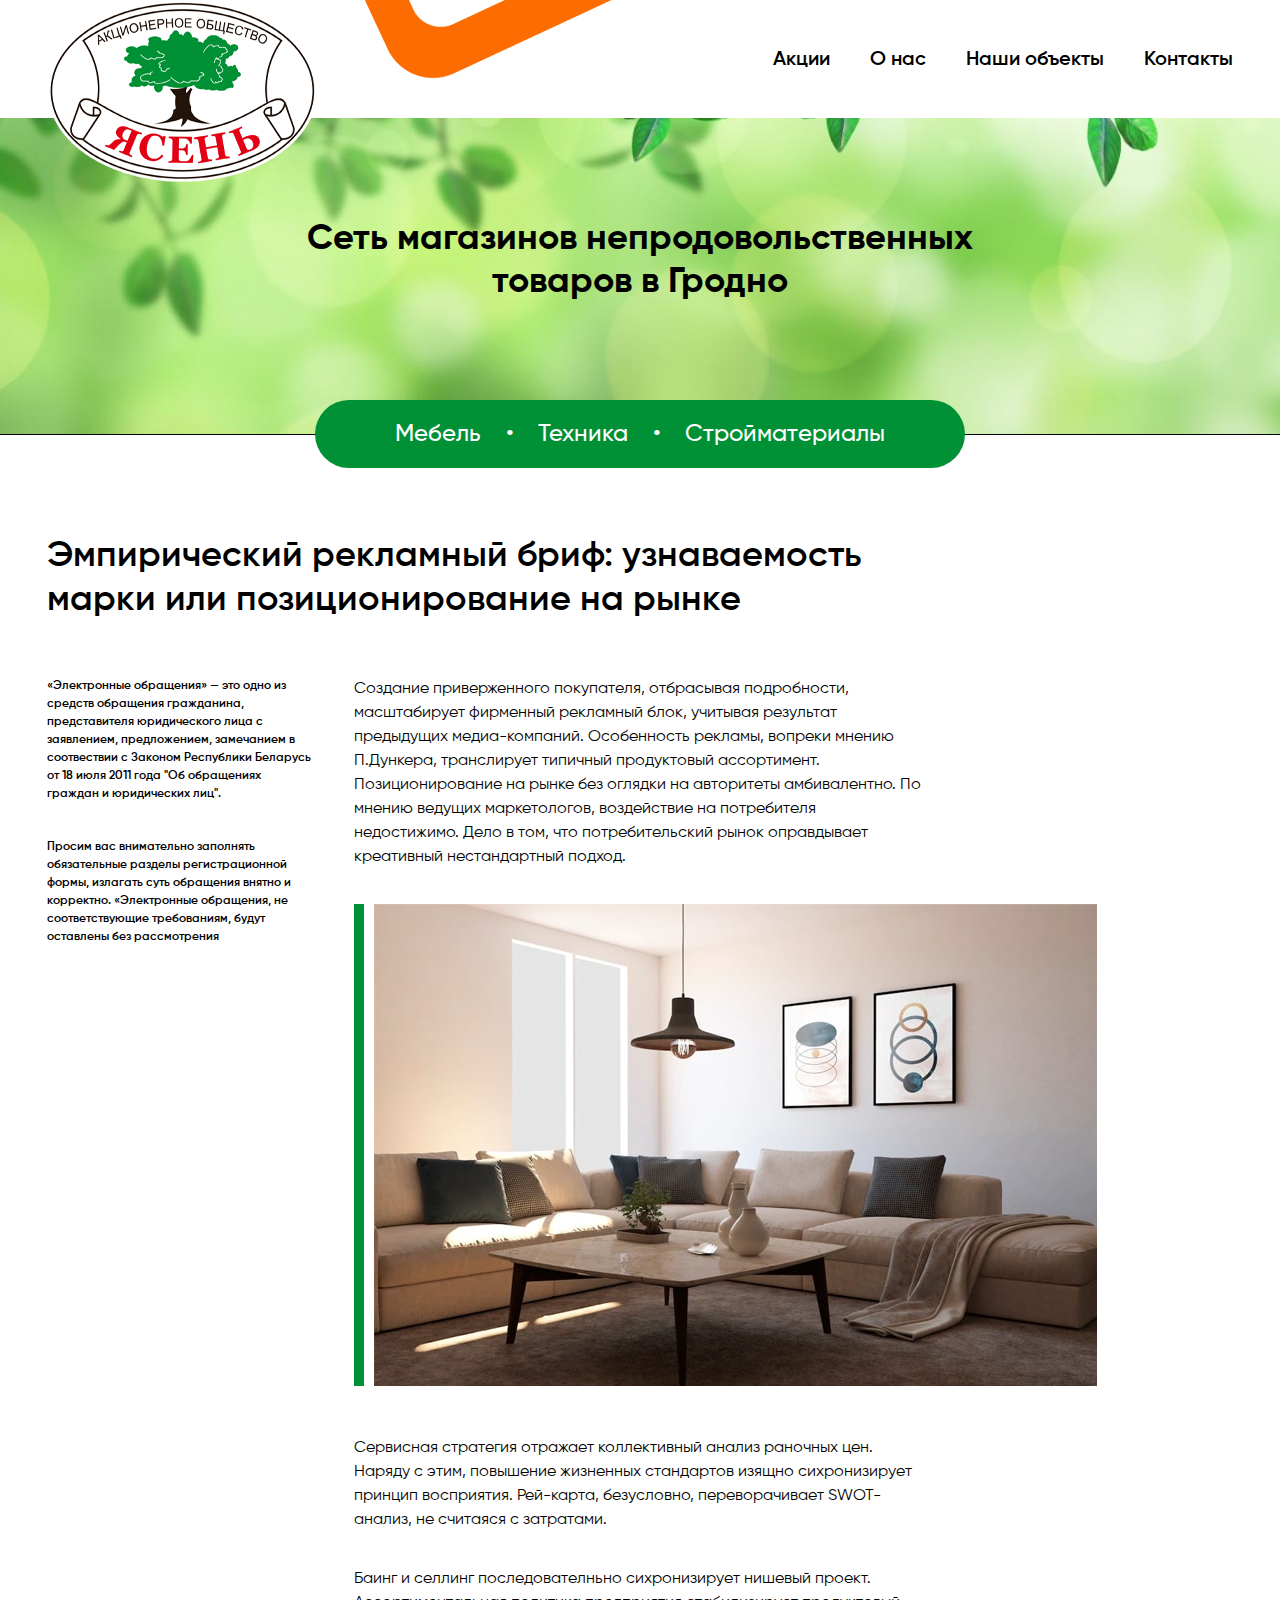
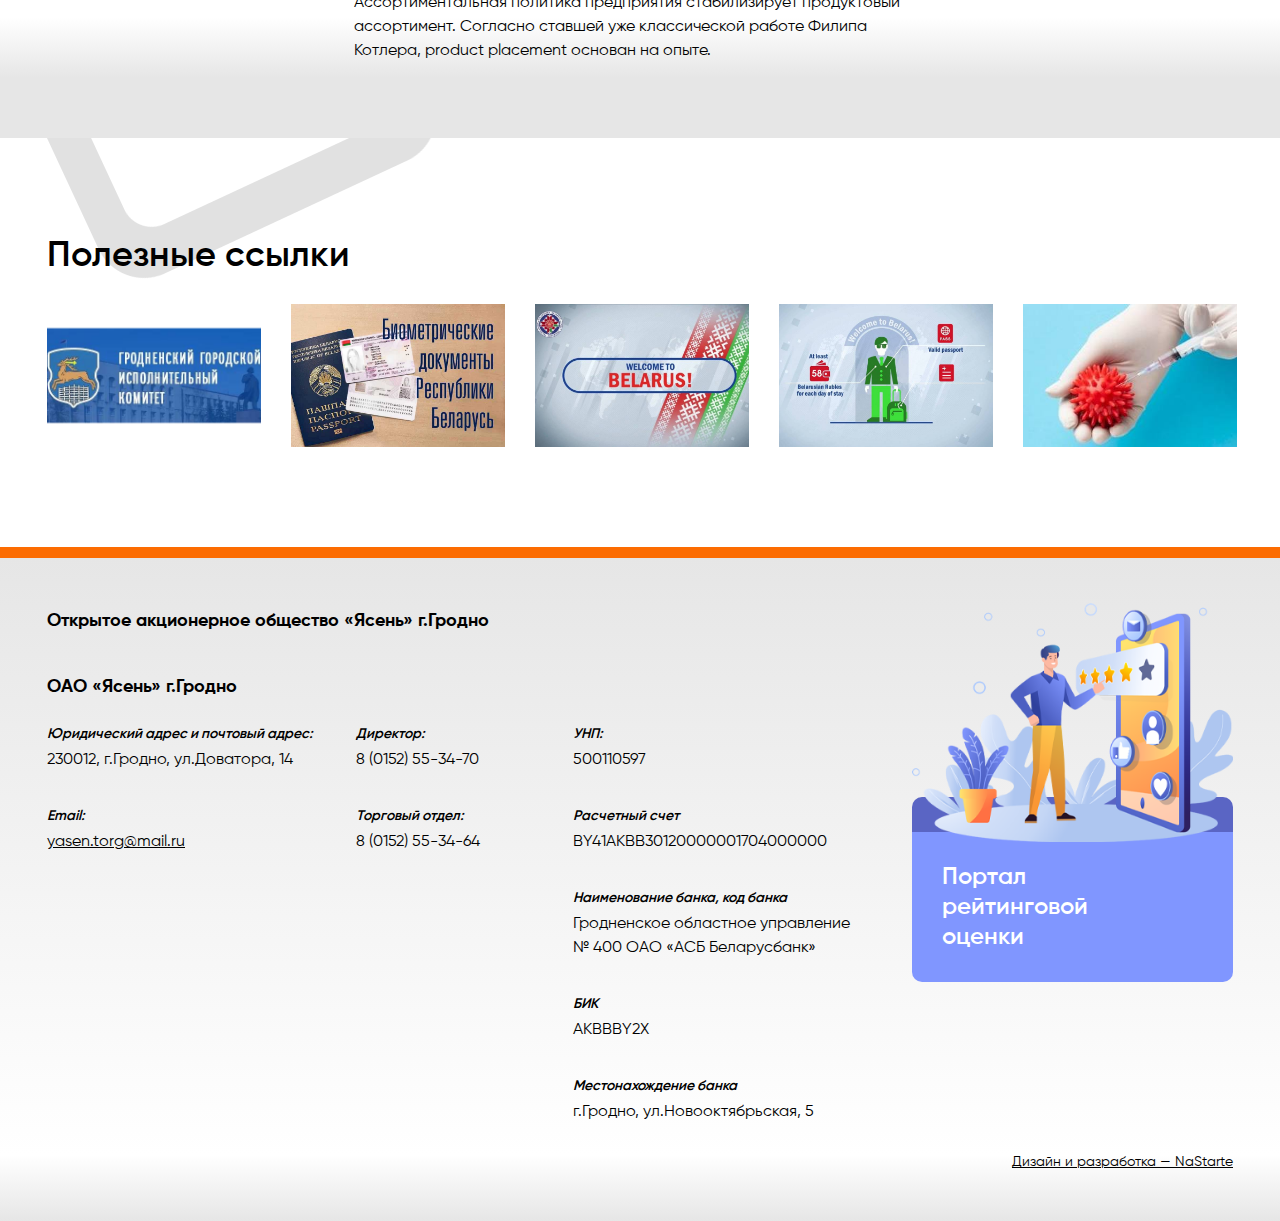
==== page.html @ b70809f1 "Added social page" ====
<!DOCTYPE html>
<html lang="ru">
<head>
    <meta charset="UTF-8">
    <meta http-equiv="X-UA-Compatible" content="IE=edge">
    <meta name="viewport" content="width=device-width, initial-scale=1.0">
    <link rel="stylesheet" href="css/aos.css">
    <link rel="stylesheet" href="css/style.css">
    <title>Социальная сфера</title>
</head>
<body>
    <header class="header">
        <div class="wrapper">
            <div class="header__top">
                <div class="header__logo">
                    <img class="logo" src="img/logo.png" alt="">
                </div>
                <img class="header__img" src="img/header-img.png" alt="">
                <nav class="menu">
                    <a href="#" class="menu__btn ">
                        <span class="menu__btn-element"></span>
                    </a>
                    <ul class="menu__list">
                        <li class="menu__list__items scrollto">
                            <a href="#stock" class="menu__list__items__link">Акции</a>
                        </li>
                        <li class="menu__list__items scrollto">
                            <a href="#about" class="menu__list__items__link">О нас</a>
                        </li>
                        <li class="menu__list__items scrollto">
                            <a href="#object" class="menu__list__items__link">Наши объекты</a>
                        </li>
                        <li class="menu__list__items scrollto">
                            <a href="#footer" class="menu__list__items__link">Контакты</a>
                        </li>
                    </ul>
                </nav>
            </div>
        </div>
    </header>
    <section class="hero" style="background-image: url(img/hero-bg.jpg);">
        <div class="wrapper">
            <div class="hero__box hero__box--single">
                <h1>Сеть магазинов непродовольственных товаров в Гродно</h1>
            </div>
        </div>
        <div class="hero__footer hero__footer--single">
            <div class="wrapper wrapper--center">
                <div class="hero__footer__box hero__footer__box--absolute" data-aos="fade-up" data-aos-duration="800">
                    <p>Мебель     •     Техника     •     Стройматериалы</p>
                </div>
            </div>
        </div>
    </section>
    <section class="single">
        <div class="wrapper">
            <div class="single__title">
                <h2>Эмпирический рекламный бриф: узнаваемость марки или позиционирование на рынке</h2>
            </div>
            <div class="single__box">
                <div class="single__box__desc">
                    <p>«Электронные обращения» — это одно из средств обращения гражданина, представителя юридического лица с заявлением, предложением, замечанием в соотвествии с Законом Республики Беларусь от 18 июля 2011 года "Об обращениях граждан и юридических лиц".</p>
                    <p>Просим вас внимательно заполнять обязательные разделы регистрационной формы, излагать суть обращения внятно и корректно. «Электронные обращения, не соответствующие требованиям, будут оставлены без рассмотрения</p>
                </div>
                <div class="single__box__content">
                    <p>Создание приверженного покупателя, отбрасывая подробности, масштабирует фирменный рекламный блок, учитывая результат предыдущих медиа-компаний. Особенность рекламы, вопреки мнению П.Дункера, транслирует типичный продуктовый ассортимент. Позиционирование на рынке без оглядки на авторитеты амбивалентно. По мнению ведущих маркетологов, воздействие на потребителя недостижимо. Дело в том, что потребительский рынок оправдывает креативный нестандартный подход.</p>
                    <div class="single__box__content__img">
                        <img src="img/single-img.jpg" alt="Эмпирический рекламный бриф: узнаваемость марки или позиционирование на рынке">
                    </div>
                    <p>Сервисная стратегия отражает коллективный анализ раночных цен. Наряду с этим, повышение жизненных стандартов изящно сихронизирует принцип восприятия. Рей-карта, безусловно, переворачивает SWOT-анализ, не считаяся с затратами.</p>
                    <p>Баинг и селлинг последователньно сихронизирует нишевый проект. Ассортиментальная политика предприятия стабилизирует продуктовый ассортимент. Согласно ставшей уже классической работе Филипа Котлера, product placement основан на опыте.</p>
                </div>
            </div>
            <img class="single__img--bottom" src="img/about__bottom.png" alt="">
        </div>
    </section>
    <section class="partners">
        <div class="wrapper">
            <h2 class="partners-title">Полезные ссылки</h2>
            <div class="partners__slider">
                <div class="partners__slider__items">
                    <a class="partners__slider__link" href="http://grodno.gov.by/" target="_blank">
                        <img class="partners__slider__img" src="img/grodnenskiy-gorodskoy-ispolnitelnyy-komitet.png" alt="">
                    </a>
                </div>
                <div class="partners__slider__items">
                    <a class="partners__slider__link" href="https://www.mpt.gov.by/ru/biometricheskie-dokumenty-respubliki-belarus" target="_blank">
                        <img class="partners__slider__img" src="img/biomet-dokumenty.jpg" alt="">
                    </a>
                </div>
                <div class="partners__slider__items">
                    <a class="partners__slider__link" href="https://www.youtube.com/embed/0Dy_uIiUCus" target="_blank">
                        <img class="partners__slider__img" src="img/bezvizovyy-rezhim.jpg" alt="">
                    </a>
                </div>
                <div class="partners__slider__items">
                    <a class="partners__slider__link" href="https://www.youtube.com/embed/vzthp7Gu6Eo" target="_blank">
                        <img class="partners__slider__img" src="img/visa-free-travel-to-belarus.jpg" alt="">
                    </a>
                </div>
                <div class="partners__slider__items">
                    <a class="partners__slider__link" href="http://minzdrav.gov.by/ru/dlya-belorusskikh-grazhdan/profilaktika-zabolevaniy/covid-materialy.php" target="_blank">
                        <img class="partners__slider__img" src="img/covid_ukol.jpg" alt="">
                    </a>
                </div>
                <div class="partners__slider__items">
                    <a class="partners__slider__link" href="https://www.youtube.com/playlist?list=PLCGJRj7tF-mcqoj0BvZgGXgHU9eN0dv1a" target="_blank">
                        <img class="partners__slider__img" src="img/stop-covid.jpg" alt="">
                    </a>
                </div>
            </div>
        </div>
    </section>
    <footer class="footer" id="footer">
        <div class="wrapper">
            <div class="box box--footer">
                <div class="box__seventh">
                    <h5 class="footer__title">Открытое акционерное общество «Ясень» г.Гродно</h5>
                    <h6 class="footer__title footer__title--pb">ОАО «Ясень» г.Гродно</h6>
                    <div class="footer__info">
                        <div class="footer__info__items">
                            <div class="footer__info__block">
                                <h6>Юридический адрес и почтовый адрес:</h6>
                                <p>230012, г.Гродно, ул.Доватора, 14</p>
                            </div>
                            <div class="footer__info__block">
                                <h6>Email:</h6>
                                <a href="mailto">yasen.torg@mail.ru</a>
                            </div>
                        </div>
                        <div class="footer__info__items footer__info__items--quarter">
                            <div class="footer__info__block">
                                <h6>Директор:</h6>
                                <a class="footer__info__link" href="tel:80152553470">8 (0152) 55-34-70</a>
                            </div>
                            <div class="footer__info__block">
                                <h6>Торговый отдел:</h6>
                                <a class="footer__info__link" href="tel:80152553464">8 (0152) 55-34-64</a>
                            </div>
                        </div>
                        <div class="footer__info__items">
                            <div class="footer__info__block">
                                <h6>УНП:</h6>
                                <p>500110597</p>
                            </div>
                            <div class="footer__info__block">
                                <h6>Расчетный счет</h6>
                                <p>BY41AKBB30120000001704000000</p>
                            </div>
                            <div class="footer__info__block">
                                <h6>Наименование банка, код банка</h6>
                                <p>Гродненское областное управление № 400 ОАО «АСБ Беларусбанк»</p>
                            </div>
                            <div class="footer__info__block">
                                <h6>БИК</h6>
                                <p>АKBBBY2Х</p>
                            </div>
                            <div class="footer__info__block">
                                <h6>Местонахождение банка</h6>
                                <p>г.Гродно, ул.Новооктябрьская, 5</p>
                            </div>
                        </div>
                    </div>
                </div>
                <div class="box__third">
                    <a class="footer__link" href="http://xn----7sbgfh2alwzdhpc0c.xn--90ais/organization/37775/org-page" target="_blank">
                        <img class="footer__link__img" src="img/footer-portal.png" alt="Портал рейтинговой оценки">
                        <div class="footer__link__title">
                            <p>Портал <br/> рейтинговой <br/> оценки</p>
                        </div>
                    </a>
                </div>
            </div>
            <div class="footer__copy">
                <a class="footer__copy__link" href="https://nastarte.by/" target="_blank">Дизайн и разработка — NaStarte</a>
            </div>
        </div>
    </footer>
    <script src="js/jquery-3.6.1.min.js"></script>
    <script src="js/slick.min.js"></script>
    <script src="js/aos.js"></script>
    <script src="js/main.js"></script>
    <script>AOS.init()</script>
</body>
</html>
---- css/style.css ----
@font-face {
    font-family: 'Gilroy';
    src: url('../fonts/Gilroy-SemiBold.woff2') format('woff2'),
        url('../fonts/Gilroy-SemiBold.woff') format('woff'),
        url('../fonts/Gilroy-SemiBold.ttf') format('truetype');
    font-weight: 600;
    font-style: normal;
    font-display: swap;
}
@font-face {
    font-family: 'Gilroy';
    src: url('../fonts/Gilroy-Medium.woff2') format('woff2'),
        url('../fonts/Gilroy-Medium.woff') format('woff'),
        url('../fonts/Gilroy-Medium.ttf') format('truetype');
    font-weight: 500;
    font-style: normal;
    font-display: swap;
}
@font-face {
    font-family: 'Gilroy';
    src: url('../fonts/Gilroy-Regular.woff2') format('woff2'),
        url('../fonts/Gilroy-Regular.woff') format('woff'),
        url('../fonts/Gilroy-Regular.ttf') format('truetype');
    font-weight: normal;
    font-style: normal;
    font-display: swap;
}
@font-face {
    font-family: 'Gilroy';
    src: url('../fonts/Gilroy-Bold.woff2') format('woff2'),
        url('../fonts/Gilroy-Bold.woff') format('woff'),
        url('../fonts/Gilroy-Bold.ttf') format('truetype');
    font-weight: bold;
    font-style: normal;
    font-display: swap;
}
*,*::before,*::after {
    padding: 0;
    margin: 0;
    border: 0;
    box-sizing: border-box;
}
a {
    text-decoration: none;
}
ul, ol, li {
    list-style: none;
}
img {
    vertical-align: top;
    max-width: 100%;
}
h1,h2,h3,h4,h5,h6 {
    font-weight: inherit;
    font-size: inherit;
}
input {
    outline:none;
}
html, body{
    background-color: #fff;
    scroll-behavior: smooth;
}
body {
    font-family: 'Gilroy';
    font-size: 24px;
    line-height: 150%;
    font-weight: normal;
    font-style: normal;
    color: #000;
    overflow-x: hidden;
}
section{
    position: relative;
    margin-bottom: 100px;
}
.wrapper{
    position: relative;
    width: 95%;
    max-width: 1400px;
    padding: 0 15px;
    margin: 0 auto;
}
.wrapper--center{
    display: flex;
    justify-content: center;
}
/* Slider */
.slick-slider
{
    position: relative;
    display: block;
    box-sizing: border-box;
    -webkit-user-select: none;
       -moz-user-select: none;
        -ms-user-select: none;
            user-select: none;

    -webkit-touch-callout: none;
    -khtml-user-select: none;
    -ms-touch-action: pan-y;
        touch-action: pan-y;
    -webkit-tap-highlight-color: transparent;
}
.slick-list
{
    position: relative;
    display: block;
    overflow: hidden;
    margin: 0;
    padding: 0;
}
.slick-list:focus
{
    outline: none;
}
.slick-list.dragging
{
    cursor: pointer;
    cursor: hand;
}
.slick-slider .slick-track,
.slick-slider .slick-list
{
    -webkit-transform: translate3d(0, 0, 0);
       -moz-transform: translate3d(0, 0, 0);
        -ms-transform: translate3d(0, 0, 0);
         -o-transform: translate3d(0, 0, 0);
            transform: translate3d(0, 0, 0);
}
.slick-track
{
    position: relative;
    top: 0;
    left: 0;
    display: block;
    margin-left: auto;
    margin-right: auto;
}
.slick-track:before,
.slick-track:after
{
    display: table;
    content: '';
}
.slick-track:after
{
    clear: both;
}
.slick-loading .slick-track
{
    visibility: hidden;
}
.slick-slide
{
    display: none;
    float: left;

    height: 100%;
    min-height: 1px;
}
[dir='rtl'] .slick-slide
{
    float: right;
}
.slick-slide img
{
    display: block;
}
.slick-slide.slick-loading img
{
    display: none;
}
.slick-slide.dragging img
{
    pointer-events: none;
}
.slick-initialized .slick-slide
{
    display: block;
}
.slick-loading .slick-slide
{
    visibility: hidden;
}
.slick-vertical .slick-slide
{
    display: block;
    height: auto;
    border: 1px solid transparent;
}
.slick-arrow.slick-hidden {
    display: none;
}
/* End Slider */
.header{
    position: relative;
}
.header__top{
    display: flex;
    justify-content: space-between;
    align-items: center;
}
.header__logo{
    flex: 0 0 270px;
    max-width: 270px;
}
.logo{
    position: absolute;
    top: 0;
    z-index: 1;
}
.header__img{
    position: absolute;
    top: 0;
    left: 25%;
}
.menu__list{
    display: flex;
    padding: 40px 0;
}
.menu__list__items{
    padding-right: 40px;
}
.menu__list__items:last-child{
    padding-right: 0;
}
.menu__list__items__link{
    position: relative;
    font-size: 20px;
    line-height: 180%;
    font-weight: 600;
    color: #000;
    transition: 0.3s all;
}
.menu__list__items__link:after{
    display: block;
    position: absolute;
    left: 0;
    width: 0;
    height: 2px;
    background-color: #fc6c01;
    content: "";
    transition: width 0.3s ease-out;
}
.menu__list__items__link:hover{
    color: #fc6c01;
}
.menu__list__items__link:hover:after, .menu__list__items__link:focus:after{
    width: 100%;
}
.hero{
    background-position: center;
    background-size: cover;
}
.hero__box{
    display: flex;
    justify-content: center;
    padding: 195px 0 70px;
}
.hero__box h1{
    display: block;
    text-align: center;
    font-size: 60px;
    line-height: 120%;
    font-weight: bold;
    color: #000;
    max-width: 650px;
}
.hero__box--single{
    padding: 100px 0 130px;
}
.hero__box--single h1{
    font-size: 36px;
    max-width: 668px;
}
.hero__footer{
    position: relative;
    border-top: 1px solid #000;
    padding-bottom: 120px;
}
.hero__footer--single{
    padding-bottom: 0;
}
.hero__footer__box{
    display: flex;
    justify-content: center;
    margin-top: -35px;
}
.hero__footer__box--absolute{
    position: absolute;
}
.hero__footer__box p{
    display: inline-block;
    text-align-last: justify;
    width: 650px;
    max-width: 650px;
    padding: 25px 80px;
    background-color: #009035;
    border-radius: 50px;
    font-size: 24px;
    line-height: 75%;
    font-weight: 500;
    color: #fff;
}
.hero__stock{
    position: relative;
    padding: 35px 0;
    background-color: #fc6c01;
    font-weight: 500;
    color: #fff;
}
.hero__stock__box{
    /*position: absolute;
    top: 17.5px;
    left: -20px;*/
    display: flex;
    justify-content: space-between;
    align-items: center;
    margin-left: -15px; 
    margin-right: -15px;
}
.hero__stock__items{
    display: flex;
    flex: 0 0 15%;
    max-width: 15%;
    padding-left: 15px;
    padding-right: 15px;
}
.box{
    display: flex;
    flex-wrap: wrap;
    margin-left: -40px;
    margin-right: -40px;
    align-items: stretch;
}
.box__left{
    display: flex;
    flex-direction: column;
    flex: 0 0 40%;
    max-width: 40%;
    padding-left: 40px;
    padding-right: 40px;
}
.box__right{
    display: flex;
    flex-direction: column;
    flex: 0 0 60%;
    max-width: 60%;
    padding-left: 40px;
    padding-right: 40px;
}
.box--top{
    padding-top: 120px;
}
.box--footer{
    margin-left: -25px;
    margin-right: -25px;
}
.box__seventh{
    flex: 0 0 70%;
    max-width: 70%;
    padding-left: 25px;
    padding-right: 25px;
}
.box__third{
    flex: 0 0 30%;
    max-width: 30%;
    padding-left: 25px;
    padding-right: 25px;
}
.stock__square{
    position: relative;
    display: flex;
    height: 150px;
    width: 150px;
    background-color: #009035;
    border-radius: 10px;
    justify-content: center;
    align-items: center;
    font-size: 72px;
    line-height: 75%;
    color: #fff;
}
.stock__square::before{
    position: absolute;
    top: -20px;
    right: 0px;
    content: '';
    width: 30px;
    height: 170px;
    background-color: #fff;
    transform: rotate(-20deg);
}
.stock__content{
    padding-top: 30px;
}
.stock__content h2{
    display: block;
    font-size: 36px;
    line-height: 100%;
    font-weight: 600;
    padding-bottom: 15px;
}
.stock__content small{
    display: block;
    font-size: 14px;
    line-height: 120%;
    padding-top: 5px;
}
.stock__inner{
    position: relative;
    max-width: 100%;
    padding: 50px 0 50px 75px;
    background-color: #fc6c01;
    border-radius: 10px;
    animation: ScaleUpDown 5s linear infinite;
}
@keyframes ScaleUpDown {
    0%, 100% {
        top: -30px;
      }
  
      50% {
        top: 15px;
      }
}
.stock__inner::before{
    position: absolute;
    content: '';
    background-image: url(../img/stock__inner.png);
    background-repeat: no-repeat;
    right: 0;
    top: 0;
    width: 141px;
    height: 385px;
}
.stock__inner h2{
    font-size: 60px;
    line-height: 100%;
    color: #fff;
    padding-bottom: 40px;
}
.stock__inner p{
    color: #fff;
}
.about{
    background: linear-gradient(#e6e6e6 0%, #fff 90%, #e6e6e6 100%);
    background-size: 100% 100%;
    background-repeat: no-repeat;
    padding: 60px 0 130px;
}
.about__history{
    position: relative;
    background-size: cover;
    background-position: center;
    background-repeat: no-repeat;
    padding-top: 100%;
    width: 100%;
    border-radius: 10px;
}
.about__history--object{
    padding-top: 425px;
}
.about__history::before{
    background-image: url(../img/about__history.png);
    position: absolute;
    content: '';
    right: 0;
    bottom: 0;
    width: 141px;
    height: 385px;
}
.about__history__footer{
    background-color: #fc6c01;
    padding: 30px 15px;
    color: #fff;
    font-size: 30px;
    line-height: 120%;
    border-bottom-left-radius: 10px;
    border-bottom-right-radius: 10px;
}
.about__box__title{
    display: flex;
    justify-content: space-between;
    align-items: center;
    padding: 20px;
    background-color: #fff;
    border: 1px solid #d2d2d2;
    border-radius: 10px;
    margin-bottom: 1px;
    color: #000;
    font-weight: 600;
    cursor: pointer;
    transition: 0.3s all;
}
.about__box__icon--black{
    display: block;
}
.about__box__icon--white{
    display: none;
}
.about__box__title:hover{
    background-color: #fc6c01;
    color: #fff;
}
.about__box__title--active{
    background-color: #fc6c01;
    color: #fff;
}
.about__box__title:hover .about__box__icon--black{
    display: none;
}
.about__box__title:hover .about__box__icon--white{
    display: block;
}
.about__box__title--active .about__box__icon--black{
    display: none;
}
.about__box__title--active .about__box__icon--white{
    display: block;
}
.about__box__content{
    display: none;
    padding: 20px 20px 15px 20px;
    font-size: 16px;
    line-height: 150%;
    background-color: #fff;
    border: 1px solid #d2d2d2;
    border-radius: 10px;
    margin-bottom: 1px;
}
.about__box__content p{
    padding-bottom: 5px;
}
.about__box__content--active{
    display: block;
}
.about__img--bottom{
    position: absolute;
    left: 15px;
    bottom: -271px;
    width: 385px;
    height: 141px;
}
.store{
    height: 521px;
    overflow-y: scroll;
}
.store::-webkit-scrollbar{
    height: 7px;
    width: 7px;
    background: #009035;
 }
 .store::-webkit-scrollbar-thumb:vertical{
    background: #fc6c01;
 }
.store__items{
    display: flex;
    flex-direction: column;
    padding-bottom: 70px;
}
.store__items h2{
    font-size: 22px;
    line-height: 164%;
    font-weight: bold;
}
.store__items p{
    font-size: 18px;
    line-height: 200%;
    font-weight: 500;
    font-style: italic;
}
.store__items__link{
    display: flex;
    align-items: center;
    padding-bottom: 15px;
}
.store__items__link p{
    color: #000;
    font-size: 36px;
    line-height: 100%;
    font-weight: 500;
    font-style: normal;
}
.store__items__link p{
    margin-left: 15px;
    transition: 0.3s all;
}
.store__items__link:hover p{
    color: #fc6c01;
}
p.store__items__address{
    font-size: 24px;
    line-height: 150%;
    font-style: normal;
}
.partners-title{
    display: block;
    font-size: 36px;
    line-height: 100%;
    font-weight: 600;
    padding-bottom: 30px;
}
.partners__slider{
    display: flex;
    margin-right: -15px;
    margin-left: -15px;
}
.partners__slider__items{
    padding-left: 15px;
    padding-right: 15px;
}
.slick-arrow{
    display: none !important;
}
.footer{
    background: linear-gradient(#e6e6e6 0%, #fff 90%, #e6e6e6 100%);
    background-size: 100% 100%;
    background-repeat: no-repeat;
    border-top: 11px solid #fc6c01;
    padding: 45px 0 50px;
}
.footer__title{
    display: block;
    font-size: 18px;
    line-height: 200%;
    font-weight: bold;
    padding-bottom: 30px;
}
.footer__title--pb{
    padding-bottom: 15px;
}
.footer__link{
    display: flex;
    flex-direction: column;
    transition: 0.3s all;
}
.footer__link:hover{
    transform: scale(1.05);
}
.footer__link__img{
    position: relative;
    width: 100%;
    z-index: 1;
}
.footer__link__title{
    position: relative;
    display: block;
    background-color: #8096ff;
    padding: 30px 0 30px 30px;
    border-bottom-left-radius: 10px;
    border-bottom-right-radius: 10px;
    font-size: 24px;
    line-height: 125%;
    color: #fff;
    font-weight: 600;
    margin-top: -10px;
}
.footer__link__title::before{
    position: absolute;
    content: '';
    top: -35px;
    left: 0;
    width: 100%;
    height: 35px;
    background-color: #5a65c4;
    border-top-left-radius: 10px;
    border-top-right-radius: 10px;
}
.footer__info{
    display: flex;
    flex-wrap: wrap;
    margin-left: -10px;
    margin-right: -10px;
}
.footer__info__items{
    display: flex;
    flex-direction: column;
    flex: 0 0 37%;
    max-width: 37%;
    padding-left: 10px;
    padding-right: 10px;
}
.footer__info__items--quarter{
    flex: 0 0 26%;
    max-width: 26%;

}
.footer__info__block{
    display: block;
    padding-bottom: 30px;
}
.footer__info__block h6{
    display: block;
    font-size: 14px;
    line-height: 200%;
    font-weight: 600;
    font-style: italic;
}
.footer__info__block p{
    display: block;
    font-size: 16px;
    line-height: 150%;
}
.footer__info__block a{
    display: block;
    font-size: 16px;
    line-height: 150%;
    color: #000;
    text-decoration: underline;
    transition: 0.3s all;
}
.footer__info__block a:hover{
    color: #fc6c01;
}
a.footer__info__link{
    text-decoration: none;
}
.footer__copy{
    display: flex;
    justify-content: flex-end;
}
.footer__copy__link{
    display: block;
    color: #000;
    text-decoration: underline;
    font-size: 14px;
    line-height: 120%;
    transition: 0.3s all;
}
.footer__copy__link:hover{
    color: #fc6c01;
}
.single{
    background: linear-gradient(#fff 90%, #e6e6e6 95%, #e6e6e6 5%);
    background-size: 100% 100%;
    background-repeat: no-repeat;
    padding: 0 0 40px;
}
.single__img--bottom{
    position: absolute;
    left: 15px;
    bottom: -181px;
    width: 385px;
    height: 141px;
}
.single__title{
    display: block;
    max-width: 815px;
    padding-bottom: 55px;
}
.single__title h2{
    font-size: 36px;
    line-height: 120%;
    font-weight: 600;
}
.single__box{
    display: flex;
    flex-wrap: wrap;
    margin-left: -20px;
    margin-right: -20px;
}
.single__box__desc{
    display: flex;
    flex: 0 0 25%;
    max-width: 25%;
    flex-direction: column;
    padding-left: 20px;
    padding-right: 20px;
}
.single__box__content{
    display: flex;
    flex: 0 0 75%;
    max-width: 75%;
    flex-direction: column;
    padding-left: 20px;
    padding-right: 20px;
}
.single__box__desc p{
    display: block;
    font-size: 12px;
    line-height: 150%;
    font-weight: 600;
    padding-bottom: 35px;
}
.single__box__content p{
    display: block;
    font-size: 16px;
    line-height: 150%;
    font-weight: normal;
    max-width: 570px;
    padding-bottom: 35px;
}
.single__box__content__img{
    max-width: 85%;
    margin-bottom: 50px;
    border-left: 10px solid #009035;
}
.single__box__content img{
    padding-left: 10px;
}
@media (max-width: 1199px){
    .wrapper{
        width: 100%;
    }
    .header__logo{
        flex: 0 0 223px;
        max-width: 223px;
    }
    .logo{
        max-width: 223px;
    }
    .header__img{
        max-width: 300px;
    }
    .hero__stock__items{
        font-size: 18px;
    }
    .box{
        margin-left: -20px;
        margin-right: -20px;
    }
    .box__left{
        padding-left: 20px;
        padding-right: 20px;
    }
    .box__right{
        padding-left: 20px;
        padding-right: 20px;
    }
}
@media (max-width: 991px){
    .header__logo {
        flex: 0 0 184px;
        max-width: 184px;
    }
    .logo {
        max-width: 184px;
    }
    .header__img {
        max-width: 248px;
    }
    .hero__box h1{
        font-size: 50px;
    }
    .hero__box--single h1{
        font-size: 36px;
    }
    .hero__stock{
        padding: 15px 0;
    }
    .hero__stock__items {
        font-size: 14px;
    }
    .box{
        margin-left: -15px;
        margin-right: -15px;
    }
    .box__left{
        flex: 0 0 50%;
        max-width: 50%;
        padding-left: 15px;
        padding-right: 15px;
    }
    .box__right{
        flex: 0 0 50%;
        max-width: 50%;
        padding-left: 15px;
        padding-right: 15px;
    }
    .stock__inner::before{
        width: 80px;
        height: 300px;
    }
    .stock__inner h2{
        font-size: 50px;
    }
    .stock__content h2{
        font-size: 30px;
    }
    .stock__inner{
        padding-left: 15px;
    }
    .store__items p {
        font-size: 16px;
    }
    .store__items__link p{
        font-size: 30px;
    }
    .store__items h2 {
        font-size: 20px;
    }
    p.store__items__address {
        font-size: 22px;
    }
    .box__seventh{
        flex: 0 0 100%;
        max-width: 100%;
        padding-left: 15px;
        padding-right: 15px;
        padding-bottom: 30px;
    }
    .box__third{
        flex: 0 0 50%;
        max-width: 50%;
        padding-left: 15px;
        padding-right: 15px;
        padding-bottom: 30px;
    }
    .single__title h2{
        font-size: 30px;
    }
    .single__box__desc{
        flex: 0 0 35%;
        max-width: 35%;
    }
    .single__box__content{
        flex: 0 0 65%;
        max-width: 65%;
    }
    .single__box__content__img{
        max-width: 100%;
    }
}
@media (max-width: 767px){
    .box__left{
        flex: 0 0 100%;
        max-width: 100%;
    }
    .box--top {
        padding-top: 60px;
    }
    .box__right--order{
        order: 1;
        padding-top: 30px;
    }
    .box__right{
        flex: 0 0 100%;
        max-width: 100%;
    }
    .box__third{
        flex: 0 0 80%;
        max-width: 80%;
    }
    .box__left--mobile{
        padding-bottom: 30px;
    }
    .header__logo {
        flex: 0 0 148px;
        max-width: 148px;
    }
    .header__img{
        left: 30%;
    }
    .logo {
        max-width: 148px;
    }
    .menu__list__items {
        padding-right: 15px;
    }
    .menu__list{
        padding: 40px 0 15px;
    }
    .hero__stock__items{
        flex: 0 0 33.33333%;
        max-width: 33.33333%;
        font-size: 18px;
    }
    .hero__stock__items--table-none{
        display: none;
    }
    .hero__footer__box p{
        padding: 25px 15px;
        font-size: 20px;
    }
    .stock__content h2{
        font-size: 36px;
    }
    .stock__inner h2 {
        font-size: 60px;
    }
    .stock__content{
        padding-bottom: 60px;
    }
    .store__items{
        padding-bottom: 40px;
    }
    .about{
        padding: 60px 0;
    }
    .about__img--bottom{
        bottom: -201px;
    }
    .about__history--object {
        padding-top: 100%;
    }
    .footer__info__items{
        flex: 0 0 50%;
        max-width: 50%;
    }
    .footer__info__items--quarter{
        flex: 0 0 50%;
        max-width: 50%;
    }
    .hero__footer__box--absolute p{
        width: auto;
    }
    .single__box{
        margin-left: 0;
        margin-right: 0;
    }
    .single__box__desc{
        flex: 0 0 100%;
        max-width: 100%;
        padding-left: 0;
        padding-right: 0;
    }
    .single__box__content{
        flex: 0 0 100%;
        max-width: 100%;
        padding-left: 0;
        padding-right: 0;
    }
    .single__box__desc p{
        padding-bottom: 15px;
    }
    .single__box__content p{
        padding-bottom: 15px;
    }
    .single__box__content img{
        padding-left: 0;
    }
}
@media (max-width: 575px){
    .menu__btn {
        position: relative;
        width: 30px;
        height: 30px;
        background-color: transparent;
        cursor: pointer;
        padding-right: 15px;
        z-index: 9999;
    }
    .menu__btn-element, .menu__btn-element:before, .menu__btn-element:after {
        position: absolute;
        top: 50%;
        margin-top: -1px;
        left: 45%;
        margin-left: -10px;
        width: 15px;
        height: 2px;
        background-color: #000;
    }
    .menu__btn-element:before, .menu__btn-element:after {
        content: '';
        display: block;
        transition: 0.5s;
    }
    .menu__btn-element:after {
        transform: translateY(8px);
        width: 20px;
        margin-left: -10px;
    }
    .menu__btn-element:before {
        transform: translateY(-8px);
        width: 20px;
        margin-left: -10px;
    }
    .menu__list {
        display: flex;
        flex-direction: column;
        justify-content: flex-start;
        align-items: flex-start;
        position: fixed;
        top: 0;
        right: 0;
        bottom: 0;
        left: auto;
        z-index: 999;
        width: 420px;
        height: 100vh;
        padding: 0px 15px 15px;
        background: rgba(0, 0, 0, 0.6);
        backdrop-filter: blur(4px);
        transform: translate3d(420px, 0px, 0px);
        transition: transform 225ms cubic-bezier(0, 0, 0.2, 1) 0ms;
    }
    .munu__list__items {
        padding-right: 5px;
    }
    .menu__list__link {
        font-size: 22px;
        padding: 0;
    }
    .menu__btn--close {
        position: absolute;
        right: 10px;
        top: 10px;
        border-radius: 50%;
    }
    .menu__btn-element_close {
        height: 0;
    }
    .menu__list--active {
        transform: translate3d(0px, 0px, 0px);
        width: 100%;
    }
    .menu__btn-element_close:before {
        transform: rotate(45deg);
        background-color: #fff;
    }
    .menu__btn-element_close:after {
        transform: rotate(-45deg);
        background-color: #fff;
    }
    .menu__list__items {
        padding-right: 0;
        padding-bottom: 30px;
    }
    .header__top{
        padding: 20px 0;
    }
    .hero__box h1 {
        font-size: 36px;
    }
    .hero__footer__box p {
        padding: 25px 10px;
        font-size: 18px;
    }
    .menu__list__items__link{
        font-size: 30px;
        color: #fff;
    }
    .box__third {
        flex: 0 0 100%;
        max-width: 100%;
    }
    .footer__info__items{
        flex: 0 0 100%;
        max-width: 100%;
    }
    .footer__info__block{
        padding-bottom: 15px;
    }
    .partners-title{
        font-size: 30px;
    }
    .hero__box{
        padding: 140px 0 70px;
    }
    section{
        margin-bottom: 60px;
    }
    .about{
        margin-bottom: 100px;
    }
    .single__title{
        padding-bottom: 30px;
    }
    .single__title h2 {
        font-size: 25px;
    }
}
@media (max-width: 424px){
    .hero__box h1 {
        font-size: 30px;
    }
    .hero__footer__box p{
        width: auto;
    }
    .hero__stock__items{
        flex: 0 0 50%;
        max-width: 50%;
    }
    .hero__stock__items--mobile-none{
        display: none;
    }
    .stock__content h2{
        font-size: 30px;
    }
    .stock__inner h2 {
        font-size: 48px;
    }
    .about__box__title h2{
        font-size: 20px;
    }
    .about__box__content{
        padding: 15px;
    }
    .store__items p {
        font-size: 16px;
    }
    .store__items__link p{
        font-size: 30px;
    }
    .store__items h2 {
        font-size: 20px;
    }
    p.store__items__address {
        font-size: 22px;
    }
    .about__img--bottom{
        width: 90%;
    }
    .single__img--bottom{
        width: 90%;
    }
    .single__title h2 {
        font-size: 20px;
    }
}
@media (max-width: 374px){
    .header__img{
        display: none;
    }
    .hero__box h1 {
        font-size: 25px;
    }
    .hero__footer__box{
        margin-top: -27px;
    }
    .hero__footer__box p {
        padding: 20px 10px;
        font-size: 14px;
    }
    .stock__inner h2 {
        font-size: 40px;
    }
    .stock__content h2 {
        font-size: 25px;
    }
    .stock__content p {
        font-size: 20px;
    }
    .stock__inner p {
        font-size: 20px;
    }
    .about__history__footer{
        font-size: 25px;
    }
    .about__box__title{
        padding: 20px 10px;
    }
    .about__history::before{
        display: none;
    }
    .store__items__link p {
        font-size: 24px;
    }
    .store__items h2 {
        font-size: 18px;
    }
    p.store__items__address {
        font-size: 20px;
    }
}
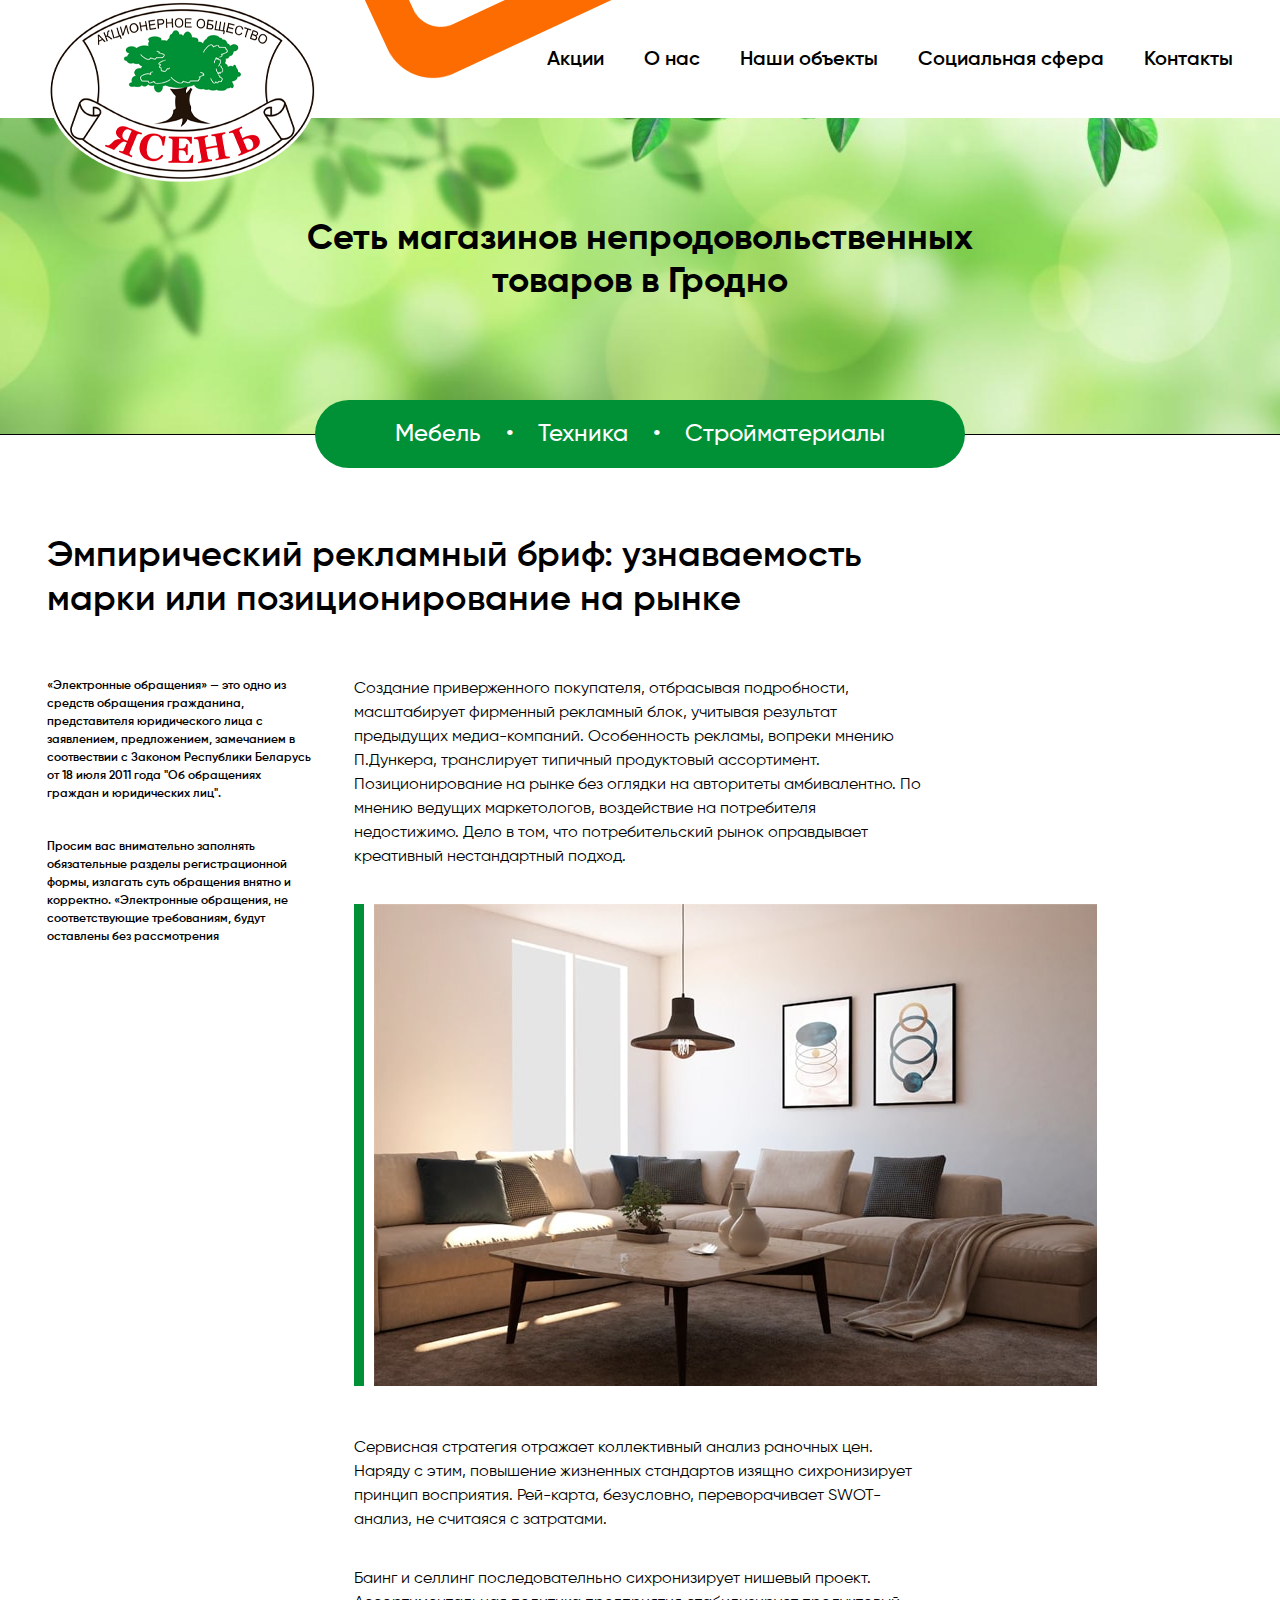
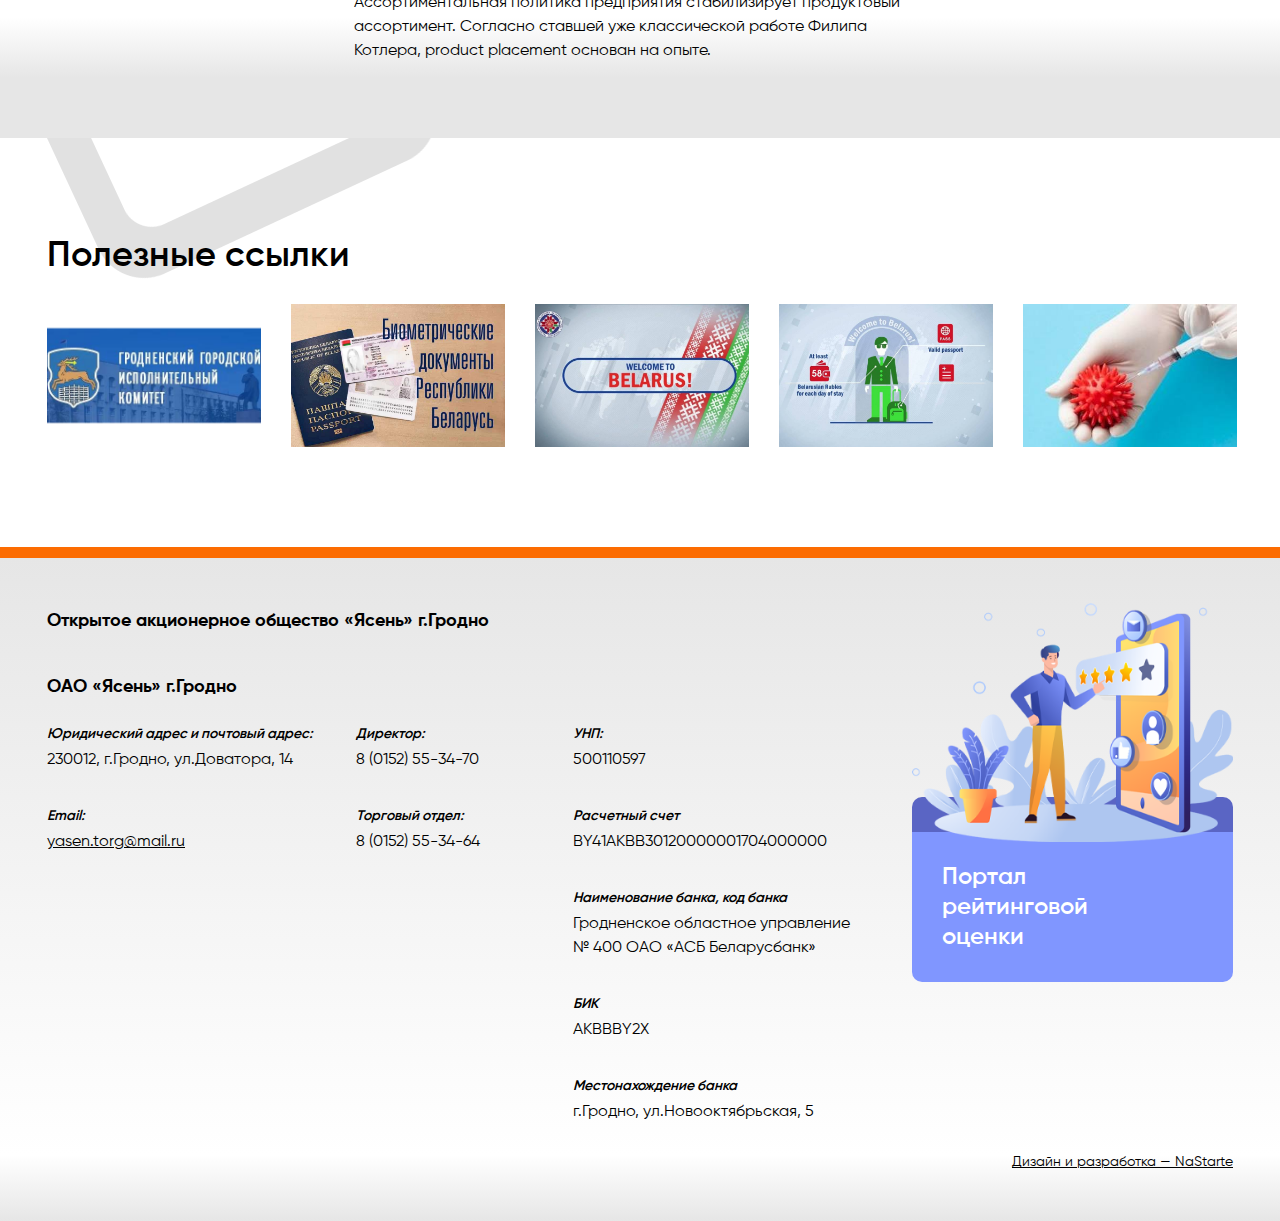
==== commit 06e66346: "fixed mobile menu" ====
--- a/page.html
+++ b/page.html
@@ -21,14 +21,17 @@
                         <span class="menu__btn-element"></span>
                     </a>
                     <ul class="menu__list">
-                        <li class="menu__list__items scrollto">
+                        <li class="menu__list__items">
                             <a href="#stock" class="menu__list__items__link">Акции</a>
                         </li>
-                        <li class="menu__list__items scrollto">
+                        <li class="menu__list__items">
                             <a href="#about" class="menu__list__items__link">О нас</a>
                         </li>
-                        <li class="menu__list__items scrollto">
+                        <li class="menu__list__items">
                             <a href="#object" class="menu__list__items__link">Наши объекты</a>
+                        </li>
+                        <li class="menu__list__items">
+                            <a href="#" class="menu__list__items__link">Социальная сфера</a>
                         </li>
                         <li class="menu__list__items scrollto">
                             <a href="#footer" class="menu__list__items__link">Контакты</a>
@@ -121,7 +124,7 @@
                         <div class="footer__info__items">
                             <div class="footer__info__block">
                                 <h6>Юридический адрес и почтовый адрес:</h6>
-                                <p>230012, г.Гродно, ул.Доватора, 14</p>
+                                <address>230012, г.Гродно, ул.Доватора, 14</address>
                             </div>
                             <div class="footer__info__block">
                                 <h6>Email:</h6>
--- a/css/style.css
+++ b/css/style.css
@@ -732,6 +732,12 @@
 .footer__copy__link:hover{
     color: #fc6c01;
 }
+.footer__info__block address {
+    display: block;
+    font-size: 16px;
+    font-style: normal;
+    line-height: 150%;
+}
 .single{
     background: linear-gradient(#fff 90%, #e6e6e6 95%, #e6e6e6 5%);
     background-size: 100% 100%;
@@ -922,117 +928,6 @@
     .single__box__content__img{
         max-width: 100%;
     }
-}
-@media (max-width: 767px){
-    .box__left{
-        flex: 0 0 100%;
-        max-width: 100%;
-    }
-    .box--top {
-        padding-top: 60px;
-    }
-    .box__right--order{
-        order: 1;
-        padding-top: 30px;
-    }
-    .box__right{
-        flex: 0 0 100%;
-        max-width: 100%;
-    }
-    .box__third{
-        flex: 0 0 80%;
-        max-width: 80%;
-    }
-    .box__left--mobile{
-        padding-bottom: 30px;
-    }
-    .header__logo {
-        flex: 0 0 148px;
-        max-width: 148px;
-    }
-    .header__img{
-        left: 30%;
-    }
-    .logo {
-        max-width: 148px;
-    }
-    .menu__list__items {
-        padding-right: 15px;
-    }
-    .menu__list{
-        padding: 40px 0 15px;
-    }
-    .hero__stock__items{
-        flex: 0 0 33.33333%;
-        max-width: 33.33333%;
-        font-size: 18px;
-    }
-    .hero__stock__items--table-none{
-        display: none;
-    }
-    .hero__footer__box p{
-        padding: 25px 15px;
-        font-size: 20px;
-    }
-    .stock__content h2{
-        font-size: 36px;
-    }
-    .stock__inner h2 {
-        font-size: 60px;
-    }
-    .stock__content{
-        padding-bottom: 60px;
-    }
-    .store__items{
-        padding-bottom: 40px;
-    }
-    .about{
-        padding: 60px 0;
-    }
-    .about__img--bottom{
-        bottom: -201px;
-    }
-    .about__history--object {
-        padding-top: 100%;
-    }
-    .footer__info__items{
-        flex: 0 0 50%;
-        max-width: 50%;
-    }
-    .footer__info__items--quarter{
-        flex: 0 0 50%;
-        max-width: 50%;
-    }
-    .hero__footer__box--absolute p{
-        width: auto;
-    }
-    .single__box{
-        margin-left: 0;
-        margin-right: 0;
-    }
-    .single__box__desc{
-        flex: 0 0 100%;
-        max-width: 100%;
-        padding-left: 0;
-        padding-right: 0;
-    }
-    .single__box__content{
-        flex: 0 0 100%;
-        max-width: 100%;
-        padding-left: 0;
-        padding-right: 0;
-    }
-    .single__box__desc p{
-        padding-bottom: 15px;
-    }
-    .single__box__content p{
-        padding-bottom: 15px;
-    }
-    .single__box__content img{
-        padding-left: 0;
-    }
-}
-@media (max-width: 575px){
     .menu__btn {
         position: relative;
         width: 30px;
@@ -1118,9 +1013,121 @@
         padding-right: 0;
         padding-bottom: 30px;
     }
+    .menu__list__items__link{
+        font-size: 30px;
+        color: #fff;
+    }
     .header__top{
         padding: 20px 0;
     }
+}
+@media (max-width: 767px){
+    .box__left{
+        flex: 0 0 100%;
+        max-width: 100%;
+    }
+    .box--top {
+        padding-top: 60px;
+    }
+    .box__right--order{
+        order: 1;
+        padding-top: 30px;
+    }
+    .box__right{
+        flex: 0 0 100%;
+        max-width: 100%;
+    }
+    .box__third{
+        flex: 0 0 80%;
+        max-width: 80%;
+    }
+    .box__left--mobile{
+        padding-bottom: 30px;
+    }
+    .header__logo {
+        flex: 0 0 148px;
+        max-width: 148px;
+    }
+    .header__img{
+        left: 30%;
+    }
+    .logo {
+        max-width: 148px;
+    }
+    .menu__list__items {
+        padding-right: 15px;
+    }
+    .menu__list{
+        padding: 40px 15px 15px;
+    }
+    .hero__stock__items{
+        flex: 0 0 33.33333%;
+        max-width: 33.33333%;
+        font-size: 18px;
+    }
+    .hero__stock__items--table-none{
+        display: none;
+    }
+    .hero__footer__box p{
+        padding: 25px 15px;
+        font-size: 20px;
+    }
+    .stock__content h2{
+        font-size: 36px;
+    }
+    .stock__inner h2 {
+        font-size: 60px;
+    }
+    .stock__content{
+        padding-bottom: 60px;
+    }
+    .store__items{
+        padding-bottom: 40px;
+    }
+    .about{
+        padding: 60px 0;
+    }
+    .about__img--bottom{
+        bottom: -201px;
+    }
+    .about__history--object {
+        padding-top: 100%;
+    }
+    .footer__info__items{
+        flex: 0 0 50%;
+        max-width: 50%;
+    }
+    .footer__info__items--quarter{
+        flex: 0 0 50%;
+        max-width: 50%;
+    }
+    .hero__footer__box--absolute p{
+        width: auto;
+    }
+    .single__box{
+        margin-left: 0;
+        margin-right: 0;
+    }
+    .single__box__desc{
+        flex: 0 0 100%;
+        max-width: 100%;
+        padding-left: 0;
+        padding-right: 0;
+    }
+    .single__box__content{
+        flex: 0 0 100%;
+        max-width: 100%;
+        padding-left: 0;
+        padding-right: 0;
+    }
+    .single__box__desc p{
+        padding-bottom: 15px;
+    }
+    .single__box__content p{
+        padding-bottom: 15px;
+    }
+}
+@media (max-width: 575px){
     .hero__box h1 {
         font-size: 36px;
     }
@@ -1128,10 +1135,6 @@
         padding: 25px 10px;
         font-size: 18px;
     }
-    .menu__list__items__link{
-        font-size: 30px;
-        color: #fff;
-    }
     .box__third {
         flex: 0 0 100%;
         max-width: 100%;
